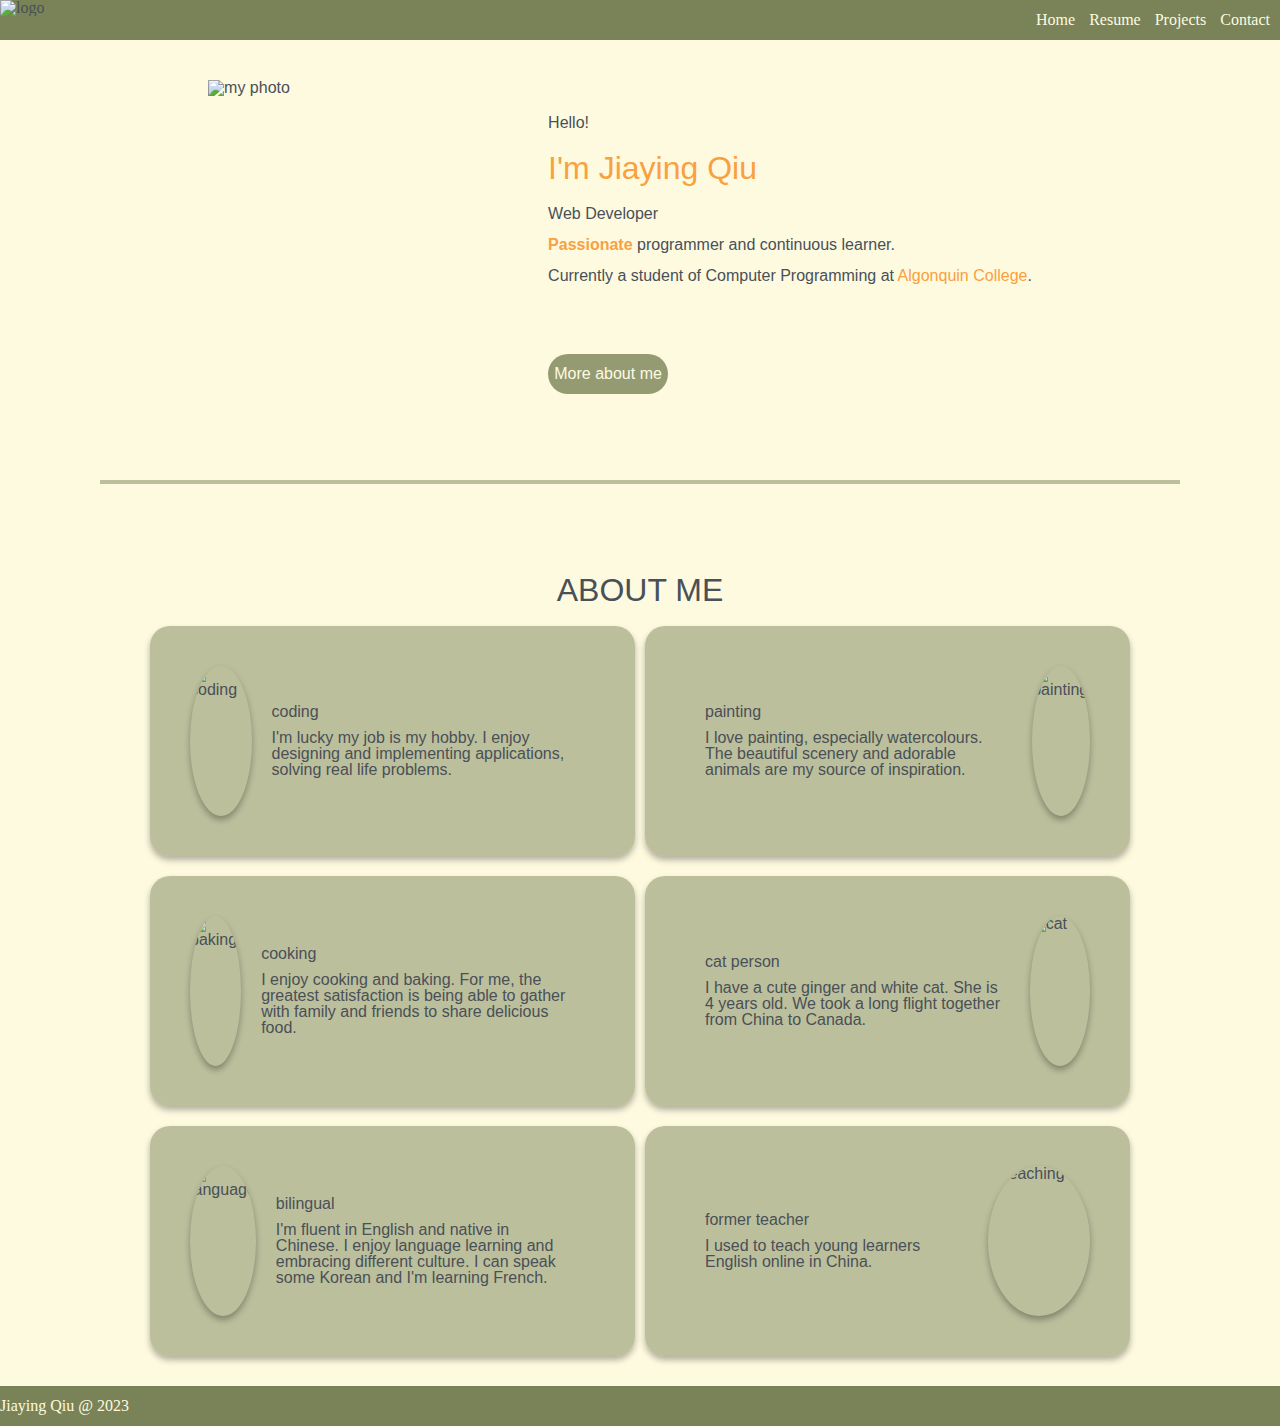
==== index.html @ dadd7805 "update" ====
<!DOCTYPE html>
<html lang="en">
  <head>
    <meta charset="UTF-8">
    <meta name="viewport" content="width=device-width, initial-scale=1.0">
    <link rel="stylesheet" href="./css/public.css">
    <link rel="stylesheet" href="./css/index.css">
    <link rel="icon" href="favicon.ico" type="image/x-icon">
    <script src="script/index.js" defer></script>
    <title>Jiaying Qiu</title>
  </head>
  <body>
    <nav class="navbar">
      <span class="logo"><a href="index.html"><img src="./images/logo.png" alt="logo"></a></span>
      <ul>
        <li><a href="index.html">Home</a></li>
        <li><a href="html/resume.html">Resume</a></li>
        <li><a href="html/projects.html">Projects</a></li>
        <li><a href="html/contact.html">Contact</a></li>
      </ul>
    </nav>
    <main>
      <!-- picture of me -->
      <div class="profile">
        <img src="./images/myphoto.jpg" alt="my photo" class="my_photo">
        <div class="introduction background-secondary">
          <p>Hello!</p>
          <h1 class="text-important">I'm Jiaying Qiu</h1>
          <h2>Web Developer</h2>
          <p>
            <b class="text-important">Passionate</b> programmer and continuous
            learner.
          </p>
          <p>
            Currently a student of Computer Programming at
            <a href="https://www.algonquincollege.com/" class="text-important"
              >Algonquin College</a
            >.
          </p>
          <button class="profile_btn" id="profile_btn">More about me</button>
        </div>
      </div>

      <hr>

      <div class="about">
        <h1>ABOUT ME</h1>
        <div class="hobbies">
        <div class="hobby" id="hobby1">
          <img src="./images/coding.png" alt="coding">
          <div>
            <h3>coding</h3>
            <p>I'm lucky my job is my hobby. I enjoy designing and implementing applications, solving real life problems.</p>
          </div>
        </div>

        <div class="hobby">
          <div>
            <h3>painting</h3>
            <p>I love painting, especially watercolours. The beautiful scenery and adorable animals are my source of inspiration.</p>
          </div>
          <img src="./images/painting.png" alt="painting">
        </div>

        <div class="hobby">
            <img src="./images/baking.png" alt="baking">
            <div>
              <h3>cooking</h3>
              <p>I enjoy cooking and baking. For me, the greatest satisfaction is being able to gather with family and friends to share delicious food.</p>
            </div>
          </div>
  
          <div class="hobby">
            <div>
              <h3>cat person</h3>
              <p>I have a cute ginger and white cat. She is 4 years old. We took a long flight together from China to Canada.</p>
            </div>
            <img src="./images/cat.png" alt="cat">
          </div>

          <div class="hobby">
            <img src="./images/language.png" alt="language">
            <div>
              <h3>bilingual</h3>
              <p>I'm fluent in English and native in Chinese. I enjoy language learning and embracing different culture. I can speak some Korean and I'm learning French.</p>
            </div>
          </div>
  
          <div class="hobby">
            <div>
              <h3>former teacher</h3>
              <p>I used to teach young learners English online in China.</p>
            </div>
            <img src="./images/teaching.png" alt="teaching">
          </div>
        </div>

        <!-- hobbies for mobile -->
        <div class="mobile_hobbies">
            <div>
            <img src="./images/painting.png" alt="painting">
            <p>painting</p>
          </div>
          <div>
            <img src="./images/baking.png" alt="baking">
            <p>baking</p>
          </div>
          <div>
            <img src="./images/coding.png" alt="coding">
            <p>coding</p>
          </div>
          <div  class="hobby1">
            <img src="./images/cat.png" alt="cat person">
            <p>cat<br>person</p>
          </div>
          <div>
            <img src="./images/language.png" alt="language">
            <p>bilingual</p>
          </div>
          <div>
            <img src="./images/teaching.png" alt="teaching">
            <p>former<br>teacher</p>
          </div>

        </div>
      </div>
    </main>
    <footer class="background-primary">
      <p class="text-secondary">Jiaying Qiu @ 2023</p>
    </footer>
  </body>
</html>
---- css/public.css ----
@import url(../css/reset.css);
@import url(../css/normalization.css);
*{
    box-sizing: border-box;
    font-family: 'Franklin Gothic Medium', 'Arial Narrow', Arial, sans-serif;
    color: #495057;

}

a{
    text-decoration: none;
}

body{
    margin: 0;
    padding: 0;
    min-height: 100vh;
    display: flex;
    flex-direction: column;
}
.text-primary{
    font-weight: 900;
    color: #798357;
}

.background-primary{
    background-color:#798357
}

.text-secondary{
    color: #fefae0;
}
.background-secondary{
    background-color: #fefae0;
}
.text-important{
    color: #f9a03f;
}
.background-important{
    background-color: #f9a03f;
}

.navbar{

    width: 100%;
    display: flex;
    justify-content: space-between;
    align-items: center;
    height: 40px;
    background-color: #798357;
    color: #fefae0;
}

.logo{
    bottom: 0;
    left: 0px;
    height: 40px;
}

.logo img{
    height: 40px;
}

.navbar li{
    display: inline-block;
    margin-right: 10px;
}

.navbar li a{
    color: #fefae0;
}

hr{
    margin: 50px 100px;
    border: 2px solid rgba(121, 131, 87, 0.5);
}
footer{
    width: 100%;
    display: flex;
    align-items: center;
    height: 40px;

}
---- css/index.css ----
html{
    background-color: rgb(254, 250, 224);

}
.profile{
    display: flex;
    justify-content: center;
    margin-top: 40px;
}

.introduction{
    padding: 20px 40px;
    height: 350px;
}

.introduction p{
    margin-top: 15px;
}

.my_photo{
    width: 300px;
    height: 350px;
    object-fit: cover;
}

.profile_btn{
    margin-top: 70px;
    height: 40px;
    width: 120px;
    color: #fefae0;
    background-color:rgba(121, 131, 87, 0.8) ;
    border-radius: 20px;
    border: none;
}
.about{
    justify-content: center;
    padding: 20px 150px;
}
.about h1{
    text-align: center;
    margin: 20px;
}
.about .hobbies{
    display: grid;
    grid-template-columns: repeat(2, 1fr); /* 2 cols */
    gap: 10px;
}
.about .hobby{
    display: flex;
    align-items: center;
    justify-self: start;
    padding: 40px;
    border-radius: 20px;
    background-color:rgba(121, 131, 87, 0.5);
    box-shadow:0px 4px 6px rgba(0, 0, 0, 0.3);
    margin-bottom: 10px;
}
.about .hobby img{
    width: 150px;
    height: 150px;
    border-radius: 50%;
    box-shadow:0px 4px 6px rgba(0, 0, 0, 0.3);
}

.about .hobby div{
    display: flex;
    flex-direction: column;
    justify-content: start;
    align-items: self-start;
    padding: 5px 20px;
}

.about .hobby p{
    margin-top: 10px;
}


.mobile_hobbies{
    display: none;
}

@media screen and (max-width:1000px) {
    .about{
        padding: 20px 50px;
    }
    
}

@media screen and (max-width:600px) {
    
.my_photo{
    width: 150px;
    object-fit: cover;
}

.profile_btn{
    margin-top: 30px;
}

.introduction{
    padding: 10px 10px;
    height: 350px;
}

.about h1{
    text-align: center;
    margin: 20px;
}
.about{
    justify-content: center;
    padding: 20px;
    background-color: rgb(254, 250, 224);
}
.about .hobbies {
    display: none;
}
.about .mobile_hobbies{
    display: grid;
    grid-template-columns: repeat(3, 1fr); /* 3 cols */
    gap: 10px;
    padding: 40px;
    border-radius: 20px;
    background-color:rgba(121, 131, 87, 0.5);
    box-shadow:0px 4px 6px rgba(0, 0, 0, 0.3);
    margin-bottom: 10px;
}
.about .mobile_hobbies div{
    display: flex;
    flex-direction: column;
    justify-content: center;
    align-items: center;
}
.about .mobile_hobbies img{
    width: 75px;
    height: 75px;
    border-radius: 50%;
    box-shadow:0px 4px 6px rgba(0, 0, 0, 0.3);
}
.about .mobile_hobbies p{
    align-items: center;
    padding: 10px;
    text-align: center;
}
}
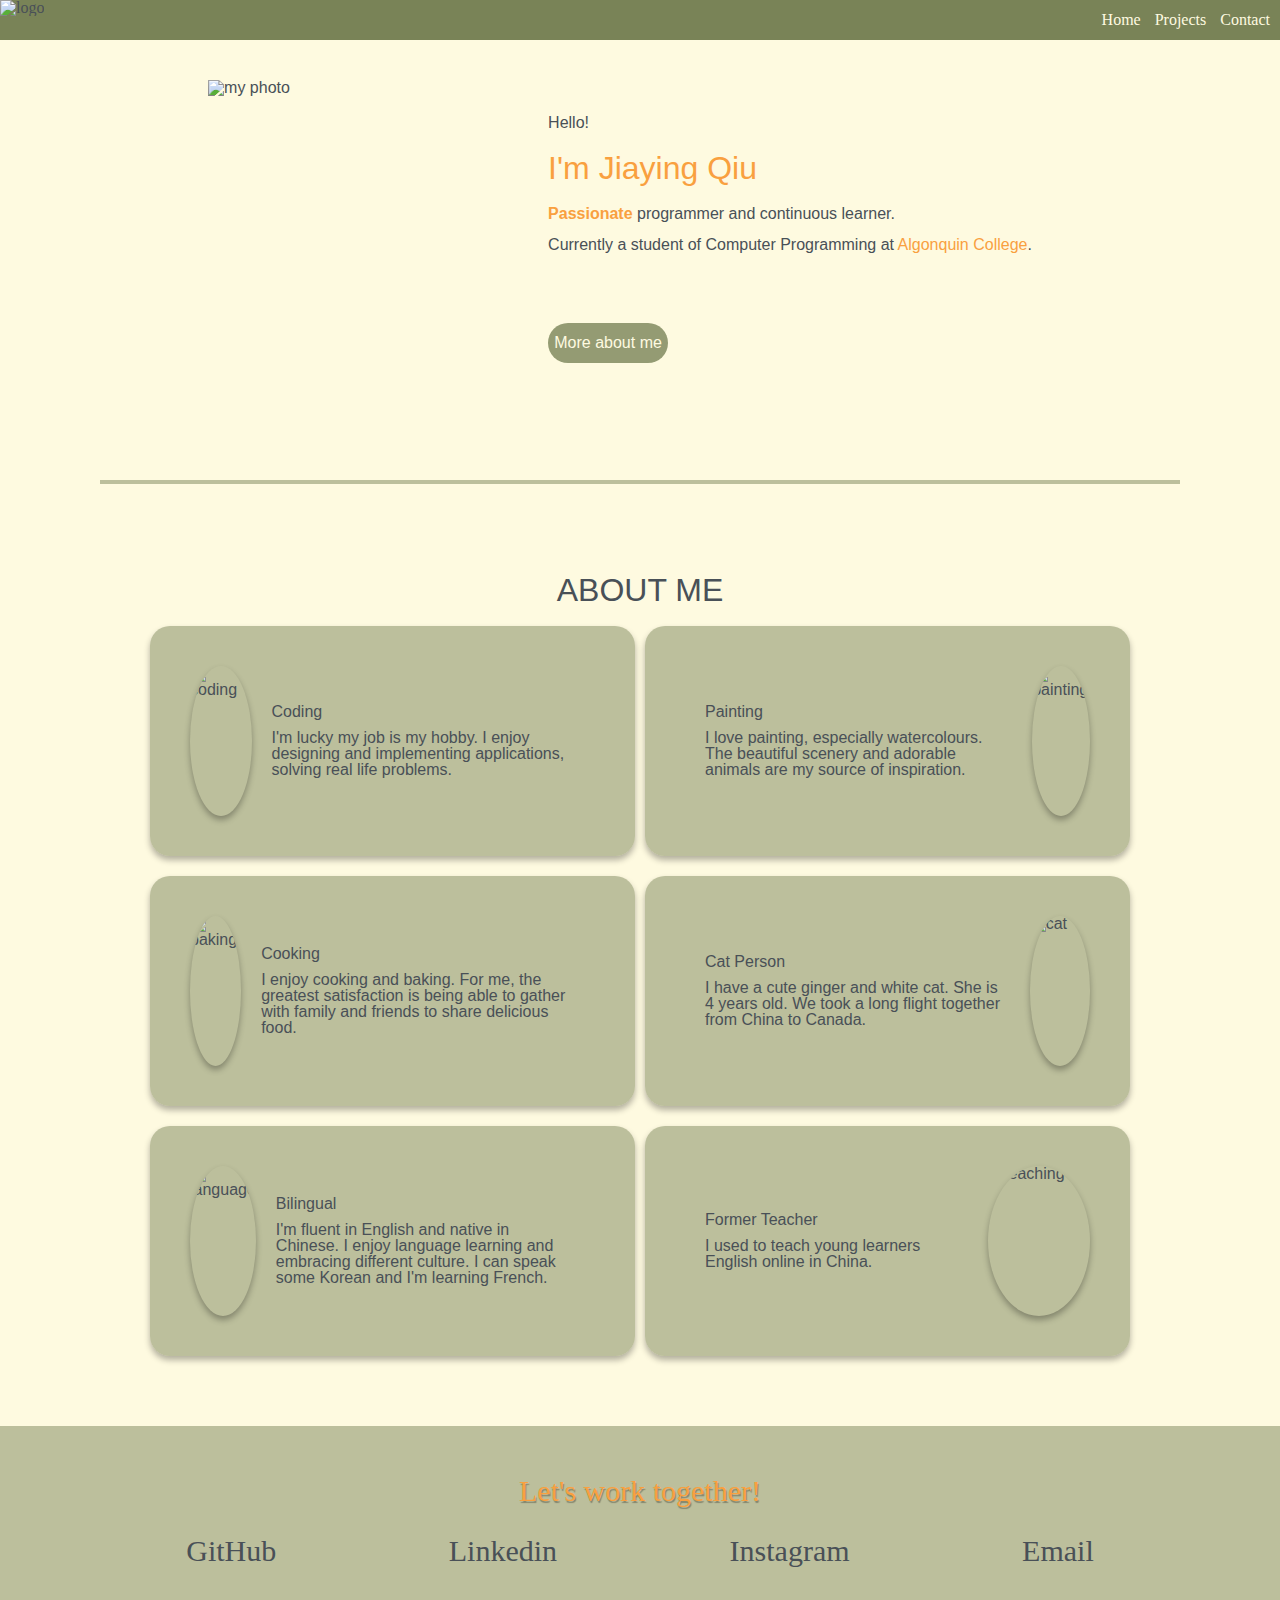
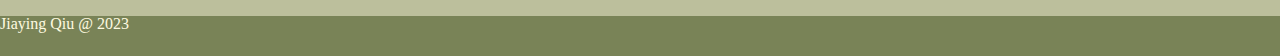
==== commit de90d5df: "deleting resume" ====
--- a/index.html
+++ b/index.html
@@ -3,30 +3,31 @@
   <head>
     <meta charset="UTF-8">
     <meta name="viewport" content="width=device-width, initial-scale=1.0">
-    <link rel="stylesheet" href="./css/public.css">
-    <link rel="stylesheet" href="./css/index.css">
+    <link rel="stylesheet" href="css/public.css">
+    <link rel="stylesheet" href="css/index.css">
     <link rel="icon" href="favicon.ico" type="image/x-icon">
+    <script src="https://kit.fontawesome.com/3bf1c7cc57.js"
+    crossorigin="anonymous" defer ></script>
     <script src="script/index.js" defer></script>
     <title>Jiaying Qiu</title>
   </head>
   <body>
     <nav class="navbar">
-      <span class="logo"><a href="index.html"><img src="./images/logo.png" alt="logo"></a></span>
+      <span class="logo"><a href="index.html"><img src="images/logo.png" alt="logo"></a></span>
       <ul>
         <li><a href="index.html">Home</a></li>
-        <li><a href="html/resume.html">Resume</a></li>
         <li><a href="html/projects.html">Projects</a></li>
         <li><a href="html/contact.html">Contact</a></li>
       </ul>
     </nav>
     <main>
-      <!-- picture of me -->
+      <!-- profile, picture of me -->
       <div class="profile">
-        <img src="./images/myphoto.jpg" alt="my photo" class="my_photo">
+        <img src="images/myphoto.jpg" alt="my photo" class="my_photo">
         <div class="introduction background-secondary">
           <p>Hello!</p>
           <h1 class="text-important">I'm Jiaying Qiu</h1>
-          <h2>Web Developer</h2>
+          <!-- <h2>Web Developer</h2> -->
           <p>
             <b class="text-important">Passionate</b> programmer and continuous
             learner.
@@ -42,91 +43,110 @@
       </div>
 
       <hr>
-
+    <!-- introducing my hobbies -->
       <div class="about">
         <h1>ABOUT ME</h1>
         <div class="hobbies">
         <div class="hobby" id="hobby1">
-          <img src="./images/coding.png" alt="coding">
+          <img src="images/coding.png" alt="coding">
           <div>
-            <h3>coding</h3>
+            <h3>Coding</h3>
             <p>I'm lucky my job is my hobby. I enjoy designing and implementing applications, solving real life problems.</p>
           </div>
         </div>
 
         <div class="hobby">
           <div>
-            <h3>painting</h3>
+            <h3>Painting</h3>
             <p>I love painting, especially watercolours. The beautiful scenery and adorable animals are my source of inspiration.</p>
           </div>
-          <img src="./images/painting.png" alt="painting">
+          <img src="images/painting.png" alt="painting">
         </div>
 
         <div class="hobby">
-            <img src="./images/baking.png" alt="baking">
+            <img src="images/baking.png" alt="baking">
             <div>
-              <h3>cooking</h3>
+              <h3>Cooking</h3>
               <p>I enjoy cooking and baking. For me, the greatest satisfaction is being able to gather with family and friends to share delicious food.</p>
             </div>
           </div>
   
           <div class="hobby">
             <div>
-              <h3>cat person</h3>
+              <h3>Cat Person</h3>
               <p>I have a cute ginger and white cat. She is 4 years old. We took a long flight together from China to Canada.</p>
             </div>
-            <img src="./images/cat.png" alt="cat">
+            <img src="images/cat.png" alt="cat">
           </div>
 
           <div class="hobby">
-            <img src="./images/language.png" alt="language">
+            <img src="images/language.png" alt="language">
             <div>
-              <h3>bilingual</h3>
+              <h3>Bilingual</h3>
               <p>I'm fluent in English and native in Chinese. I enjoy language learning and embracing different culture. I can speak some Korean and I'm learning French.</p>
             </div>
           </div>
   
           <div class="hobby">
             <div>
-              <h3>former teacher</h3>
+              <h3>Former Teacher</h3>
               <p>I used to teach young learners English online in China.</p>
             </div>
-            <img src="./images/teaching.png" alt="teaching">
+            <img src="images/teaching.png" alt="teaching">
           </div>
         </div>
 
         <!-- hobbies for mobile -->
         <div class="mobile_hobbies">
             <div>
-            <img src="./images/painting.png" alt="painting">
-            <p>painting</p>
+            <img src="images/painting.png" alt="painting">
+            <p>Painting</p>
           </div>
           <div>
-            <img src="./images/baking.png" alt="baking">
-            <p>baking</p>
+            <img src="images/baking.png" alt="baking">
+            <p>Baking</p>
           </div>
           <div>
-            <img src="./images/coding.png" alt="coding">
-            <p>coding</p>
+            <img src="images/coding.png" alt="coding">
+            <p>Coding</p>
           </div>
           <div  class="hobby1">
-            <img src="./images/cat.png" alt="cat person">
-            <p>cat<br>person</p>
+            <img src="images/cat.png" alt="cat person">
+            <p>Cat<br>Person</p>
           </div>
           <div>
-            <img src="./images/language.png" alt="language">
-            <p>bilingual</p>
+            <img src="images/language.png" alt="language">
+            <p>Bilingual</p>
           </div>
           <div>
-            <img src="./images/teaching.png" alt="teaching">
-            <p>former<br>teacher</p>
+            <img src="images/teaching.png" alt="teaching">
+            <p>Former<br>Teacher</p>
           </div>
 
         </div>
       </div>
     </main>
-    <footer class="background-primary">
-      <p class="text-secondary">Jiaying Qiu @ 2023</p>
+
+    <!-- footer with contact information -->
+    <footer>
+      <div class="work_with_me">
+        <h2>Let's work together!</h2>
+        <div class="social">
+          <div>
+            <i class="fa-brands fa-github"></i><span class="github"><a href="https://github.com/ElaineNew">GitHub</a></span>
+          </div>
+          <div>
+          <i class="fa-brands fa-linkedin"></i><span class="linkedin"><a href="https://www.linkedin.com/public-profile/settings?trk=d_flagship3_profile_self_view_public_profile">Linkedin</a></span>
+          </div>
+          <div>
+          <i class="fa-brands fa-instagram"></i><span class="Instagram"><a href="https://instagram.com/elaine.8577?igshid=MzMyNGUyNmU2YQ%3D%3D&utm_source=qr">Instagram</a></span>
+          </div>
+          <div>
+          <i class="fa-brands fa-at"></i><span class="email"><a href="mailto:qiu00038@algonquinlive.com">Email</a></span>
+          </div>
+        </div>
+      </div>
+      <p class="text-secondary background-primary">Jiaying Qiu @ 2023</p>
     </footer>
   </body>
 </html>
--- a/css/public.css
+++ b/css/public.css
@@ -74,10 +74,62 @@
     margin: 50px 100px;
     border: 2px solid rgba(121, 131, 87, 0.5);
 }
+
+
+/* footer */
 footer{
+    display: flex;
+    flex-direction: column;
     width: 100%;
     display: flex;
     align-items: center;
+}
+
+footer p {
+    display: block;
+    width: 100%;
     height: 40px;
+}
+
+
+
+.work_with_me{
+    display: flex;
+    flex-direction: column;
+    justify-content: center;
+    padding: 50px 100px;
+    background-color:rgba(121, 131, 87, 0.5);
+    width: 100%;
+    margin-top: 40px;
+    font-size: 30px;
+    text-align: center;
+}
+.work_with_me h2{
+    color:#f9a03f;
+    text-shadow: 1px 2px 1px rgba(0.5,0.5,0.5,0.3);
 
 }
+
+
+.work_with_me .social {
+    display: flex;
+    justify-content: space-around;
+    margin-top: 30px;
+}
+
+.work_with_me .social div{
+    transition: transform 0.5s ease-in-out;
+    margin: 0 10px;
+}
+
+.work_with_me .social div:hover {
+    transform: scale(1.2);
+}
+
+@media screen and (max-width:600px) {
+
+    .work_with_me{
+        font-size: 20px;
+        padding: 20px 50px;
+    };
+}